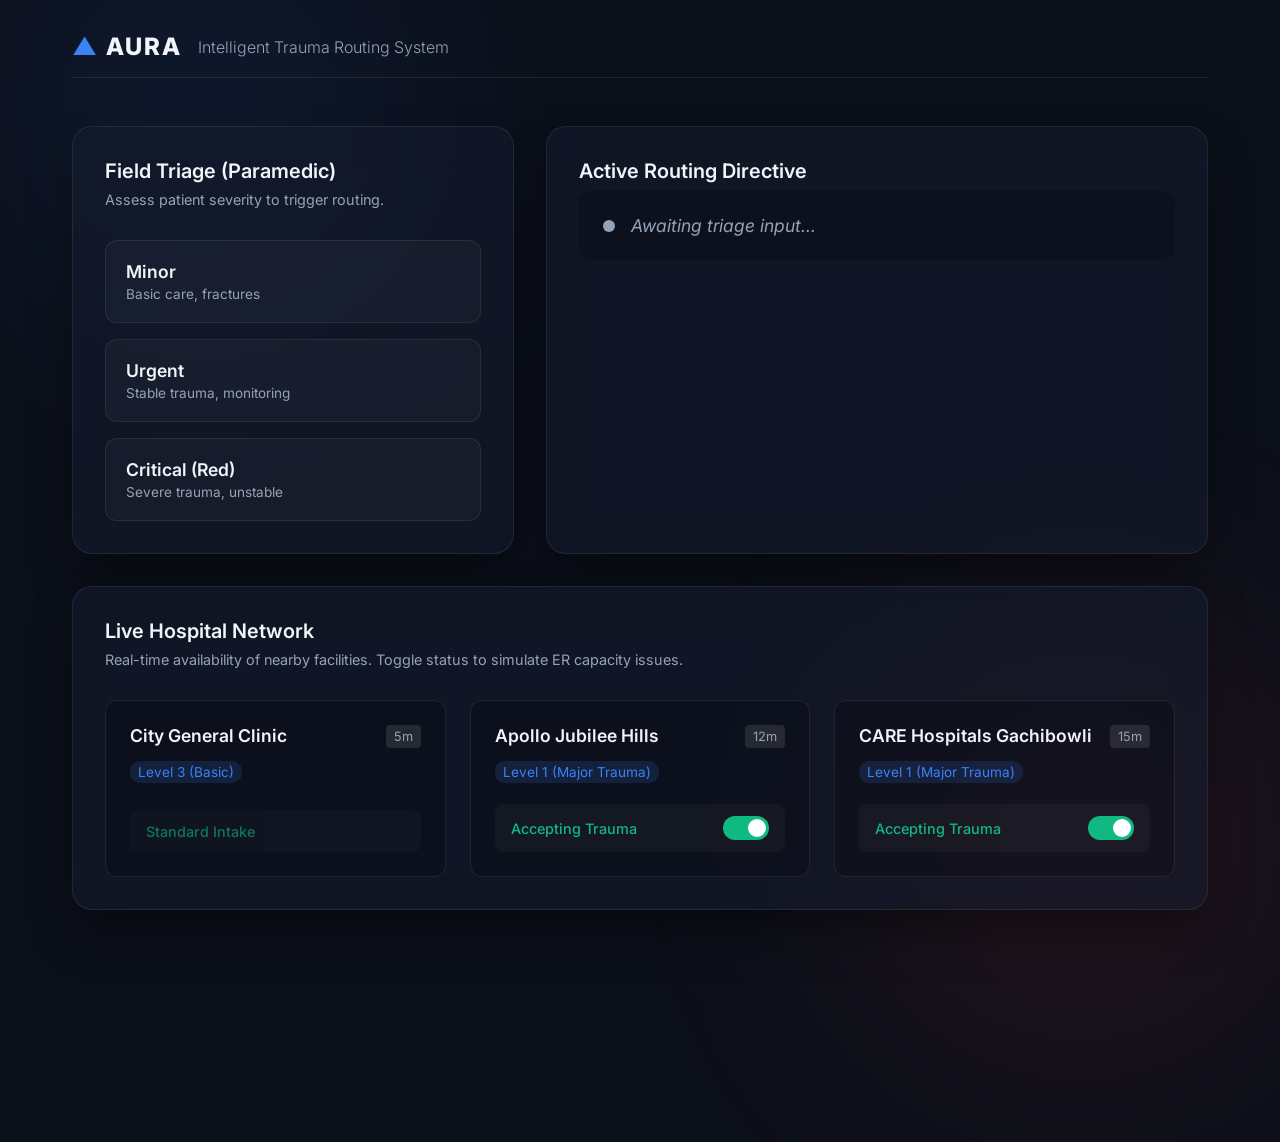
==== index.html @ a3e1bc97 "Add files via upload" ====
<!DOCTYPE html>
<html lang="en">
<head>
    <meta charset="UTF-8">
    <meta name="viewport" content="width=device-width, initial-scale=1.0">
    <title>Aura | Emergency Routing MVP</title>
    <link href="https://fonts.googleapis.com/css2?family=Inter:wght@300;400;600;800&display=swap" rel="stylesheet">
    <link rel="stylesheet" href="style.css">
</head>
<body>
    <div class="background-glow glow-1"></div>
    <div class="background-glow glow-2"></div>

    <div class="container">
        <header>
            <div class="logo">
                <span class="logo-icon">▲</span> AURA
            </div>
            <div class="header-subtitle">Intelligent Trauma Routing System</div>
        </header>

        <main class="dashboard-grid">
            <!-- Left: Paramedic Controls -->
            <section class="panel paramedic-panel">
                <h2>Field Triage (Paramedic)</h2>
                <p class="panel-desc">Assess patient severity to trigger routing.</p>
                
                <div class="triage-options">
                    <button class="triage-btn green" data-level="green">
                        <div class="triage-title">Minor</div>
                        <div class="triage-sub">Basic care, fractures</div>
                    </button>
                    <button class="triage-btn yellow" data-level="yellow">
                        <div class="triage-title">Urgent</div>
                        <div class="triage-sub">Stable trauma, monitoring</div>
                    </button>
                    <button class="triage-btn red" data-level="red">
                        <div class="triage-title">Critical (Red)</div>
                        <div class="triage-sub">Severe trauma, unstable</div>
                    </button>
                </div>
            </section>

            <!-- Center/Right: Routing Engine Output -->
            <section class="panel routing-panel">
                <h2>Active Routing Directive</h2>
                <div id="routing-result" class="routing-result empty">
                    <div class="pulsing-dot"></div>
                    <span>Awaiting triage input...</span>
                </div>
                
                <div id="routing-details" class="routing-details hidden">
                    <div class="detail-row highlight">
                        <span class="label">Destination:</span>
                        <span id="dest-name" class="value dest-name">--</span>
                    </div>
                    <div class="detail-row">
                        <span class="label">Est. Time:</span>
                        <span id="dest-eta" class="value">--</span>
                    </div>
                    <div class="detail-row">
                        <span class="label">Capability:</span>
                        <span id="dest-tier" class="value">--</span>
                    </div>
                    <div class="bypass-alert hidden" id="bypass-alert">
                        ⚠️ <span id="bypass-reason"></span>
                    </div>
                </div>
            </section>

            <!-- Bottom: Hospital Network State -->
            <section class="panel hospital-panel">
                <h2>Live Hospital Network</h2>
                <p class="panel-desc">Real-time availability of nearby facilities. Toggle status to simulate ER capacity issues.</p>
                
                <div class="hospital-list" id="hospital-list">
                    <!-- Populated by JS -->
                </div>
            </section>
        </main>
    </div>

    <script src="app.js"></script>
</body>
</html>
---- style.css ----
:root {
    --bg-color: #0b0f19;
    --panel-bg: rgba(20, 27, 45, 0.6);
    --panel-border: rgba(255, 255, 255, 0.08);
    --text-main: #f1f5f9;
    --text-muted: #94a3b8;
    
    --color-green: #10b981;
    --color-green-glow: rgba(16, 185, 129, 0.4);
    --color-yellow: #f59e0b;
    --color-yellow-glow: rgba(245, 158, 11, 0.4);
    --color-red: #ef4444;
    --color-red-glow: rgba(239, 68, 68, 0.4);
    --color-accent: #3b82f6;
    --color-accent-glow: rgba(59, 130, 246, 0.3);
}

* {
    margin: 0;
    padding: 0;
    box-sizing: border-box;
    font-family: 'Inter', sans-serif;
}

body {
    background-color: var(--bg-color);
    color: var(--text-main);
    min-height: 100vh;
    overflow-x: hidden;
    position: relative;
}

/* Background Effects */
.background-glow {
    position: absolute;
    width: 600px;
    height: 600px;
    border-radius: 50%;
    filter: blur(120px);
    z-index: -1;
    opacity: 0.5;
}

.glow-1 {
    top: -200px;
    left: -100px;
    background: radial-gradient(circle, var(--color-accent-glow), transparent 70%);
}

.glow-2 {
    bottom: -200px;
    right: -100px;
    background: radial-gradient(circle, var(--color-red-glow), transparent 70%);
}

.container {
    max-width: 1200px;
    margin: 0 auto;
    padding: 2rem;
}

header {
    display: flex;
    align-items: center;
    gap: 1rem;
    margin-bottom: 3rem;
    padding-bottom: 1rem;
    border-bottom: 1px solid var(--panel-border);
}

.logo {
    font-size: 1.5rem;
    font-weight: 800;
    letter-spacing: 2px;
}

.logo-icon {
    color: var(--color-accent);
}

.header-subtitle {
    color: var(--text-muted);
    font-weight: 300;
}

.dashboard-grid {
    display: grid;
    grid-template-columns: 1fr 1.5fr;
    grid-template-rows: auto auto;
    gap: 2rem;
}

/* Panels */
.panel {
    background: var(--panel-bg);
    border: 1px solid var(--panel-border);
    border-radius: 20px;
    padding: 2rem;
    backdrop-filter: blur(20px);
    -webkit-backdrop-filter: blur(20px);
    box-shadow: 0 25px 50px -12px rgba(0, 0, 0, 0.5);
}

.hospital-panel {
    grid-column: 1 / -1;
}

h2 {
    font-size: 1.25rem;
    font-weight: 600;
    margin-bottom: 0.5rem;
}

.panel-desc {
    color: var(--text-muted);
    font-size: 0.9rem;
    margin-bottom: 2rem;
}

/* Triage Buttons */
.triage-options {
    display: flex;
    flex-direction: column;
    gap: 1rem;
}

.triage-btn {
    background: rgba(255, 255, 255, 0.03);
    border: 1px solid var(--panel-border);
    border-radius: 12px;
    padding: 1.25rem;
    text-align: left;
    cursor: pointer;
    transition: all 0.3s ease;
    color: var(--text-main);
    position: relative;
    overflow: hidden;
}

.triage-btn::before {
    content: '';
    position: absolute;
    left: 0;
    top: 0;
    bottom: 0;
    width: 4px;
    background: transparent;
    transition: all 0.3s ease;
}

.triage-btn:hover {
    background: rgba(255, 255, 255, 0.08);
    transform: translateY(-2px);
}

.triage-btn.green:hover::before, .triage-btn.green.active::before { background: var(--color-green); }
.triage-btn.yellow:hover::before, .triage-btn.yellow.active::before { background: var(--color-yellow); }
.triage-btn.red:hover::before, .triage-btn.red.active::before { background: var(--color-red); }

.triage-btn.active.green { background: var(--color-green-glow); border-color: var(--color-green); }
.triage-btn.active.yellow { background: var(--color-yellow-glow); border-color: var(--color-yellow); }
.triage-btn.active.red { background: var(--color-red-glow); border-color: var(--color-red); }

.triage-title {
    font-weight: 600;
    font-size: 1.1rem;
    margin-bottom: 0.25rem;
}

.triage-sub {
    font-size: 0.85rem;
    color: var(--text-muted);
}

/* Routing Result */
.routing-panel {
    display: flex;
    flex-direction: column;
}

.routing-result {
    display: flex;
    align-items: center;
    gap: 1rem;
    padding: 1.5rem;
    background: rgba(0,0,0,0.2);
    border-radius: 12px;
    margin-bottom: 2rem;
    font-size: 1.1rem;
}

.routing-result.empty {
    color: var(--text-muted);
    font-style: italic;
}

.routing-result.active {
    background: rgba(59, 130, 246, 0.1);
    border: 1px solid var(--color-accent);
}

.pulsing-dot {
    width: 12px;
    height: 12px;
    border-radius: 50%;
    background: var(--text-muted);
}

.routing-result.active .pulsing-dot {
    background: var(--color-accent);
    box-shadow: 0 0 10px var(--color-accent);
    animation: pulse 2s infinite;
}

@keyframes pulse {
    0% { box-shadow: 0 0 0 0 var(--color-accent-glow); }
    70% { box-shadow: 0 0 0 10px transparent; }
    100% { box-shadow: 0 0 0 0 transparent; }
}

.routing-details {
    background: rgba(255,255,255,0.02);
    border-radius: 12px;
    padding: 1.5rem;
}

.hidden {
    display: none;
}

.detail-row {
    display: flex;
    justify-content: space-between;
    margin-bottom: 1rem;
    padding-bottom: 1rem;
    border-bottom: 1px solid var(--panel-border);
}

.detail-row:last-child {
    border-bottom: none;
    margin-bottom: 0;
    padding-bottom: 0;
}

.detail-row.highlight .value {
    color: var(--color-accent);
    font-weight: 600;
    font-size: 1.2rem;
}

.label { color: var(--text-muted); }
.value { color: var(--text-main); font-weight: 500; }

.bypass-alert {
    margin-top: 1.5rem;
    padding: 1rem;
    background: var(--color-red-glow);
    border-left: 4px solid var(--color-red);
    border-radius: 4px;
    font-size: 0.9rem;
    line-height: 1.4;
}

/* Hospital List */
.hospital-list {
    display: grid;
    grid-template-columns: repeat(auto-fit, minmax(300px, 1fr));
    gap: 1.5rem;
}

.hospital-card {
    background: rgba(0,0,0,0.2);
    border: 1px solid var(--panel-border);
    border-radius: 12px;
    padding: 1.5rem;
    display: flex;
    flex-direction: column;
    justify-content: space-between;
    transition: all 0.3s ease;
}

.hospital-card.active-route {
    border-color: var(--color-accent);
    box-shadow: 0 0 20px var(--color-accent-glow);
    transform: scale(1.02);
}

.hosp-header {
    display: flex;
    justify-content: space-between;
    align-items: flex-start;
    margin-bottom: 1rem;
}

.hosp-name {
    font-weight: 600;
    font-size: 1.1rem;
}

.hosp-eta {
    background: rgba(255,255,255,0.1);
    padding: 0.25rem 0.5rem;
    border-radius: 4px;
    font-size: 0.8rem;
    color: var(--text-muted);
}

.hosp-tier {
    font-size: 0.85rem;
    color: var(--color-accent);
    margin-bottom: 1.5rem;
}

.hosp-tier span {
    background: rgba(59, 130, 246, 0.15);
    padding: 0.2rem 0.5rem;
    border-radius: 10px;
}

/* Status Toggle */
.status-control {
    display: flex;
    align-items: center;
    justify-content: space-between;
    background: rgba(255,255,255,0.03);
    padding: 0.75rem 1rem;
    border-radius: 8px;
}

.status-label {
    font-size: 0.9rem;
    font-weight: 500;
}

.status-label.accepting { color: var(--color-green); }
.status-label.divert { color: var(--color-red); }

/* Switch UI */
.switch {
    position: relative;
    display: inline-block;
    width: 46px;
    height: 24px;
}

.switch input { 
    opacity: 0;
    width: 0;
    height: 0;
}

.slider {
    position: absolute;
    cursor: pointer;
    top: 0; left: 0; right: 0; bottom: 0;
    background-color: var(--color-red);
    transition: .4s;
    border-radius: 24px;
}

.slider:before {
    position: absolute;
    content: "";
    height: 18px;
    width: 18px;
    left: 3px;
    bottom: 3px;
    background-color: white;
    transition: .4s;
    border-radius: 50%;
}

input:checked + .slider {
    background-color: var(--color-green);
}

input:checked + .slider:before {
    transform: translateX(22px);
}

/* Mobile Responsiveness */
@media (max-width: 768px) {
    .dashboard-grid {
        grid-template-columns: 1fr;
    }
}
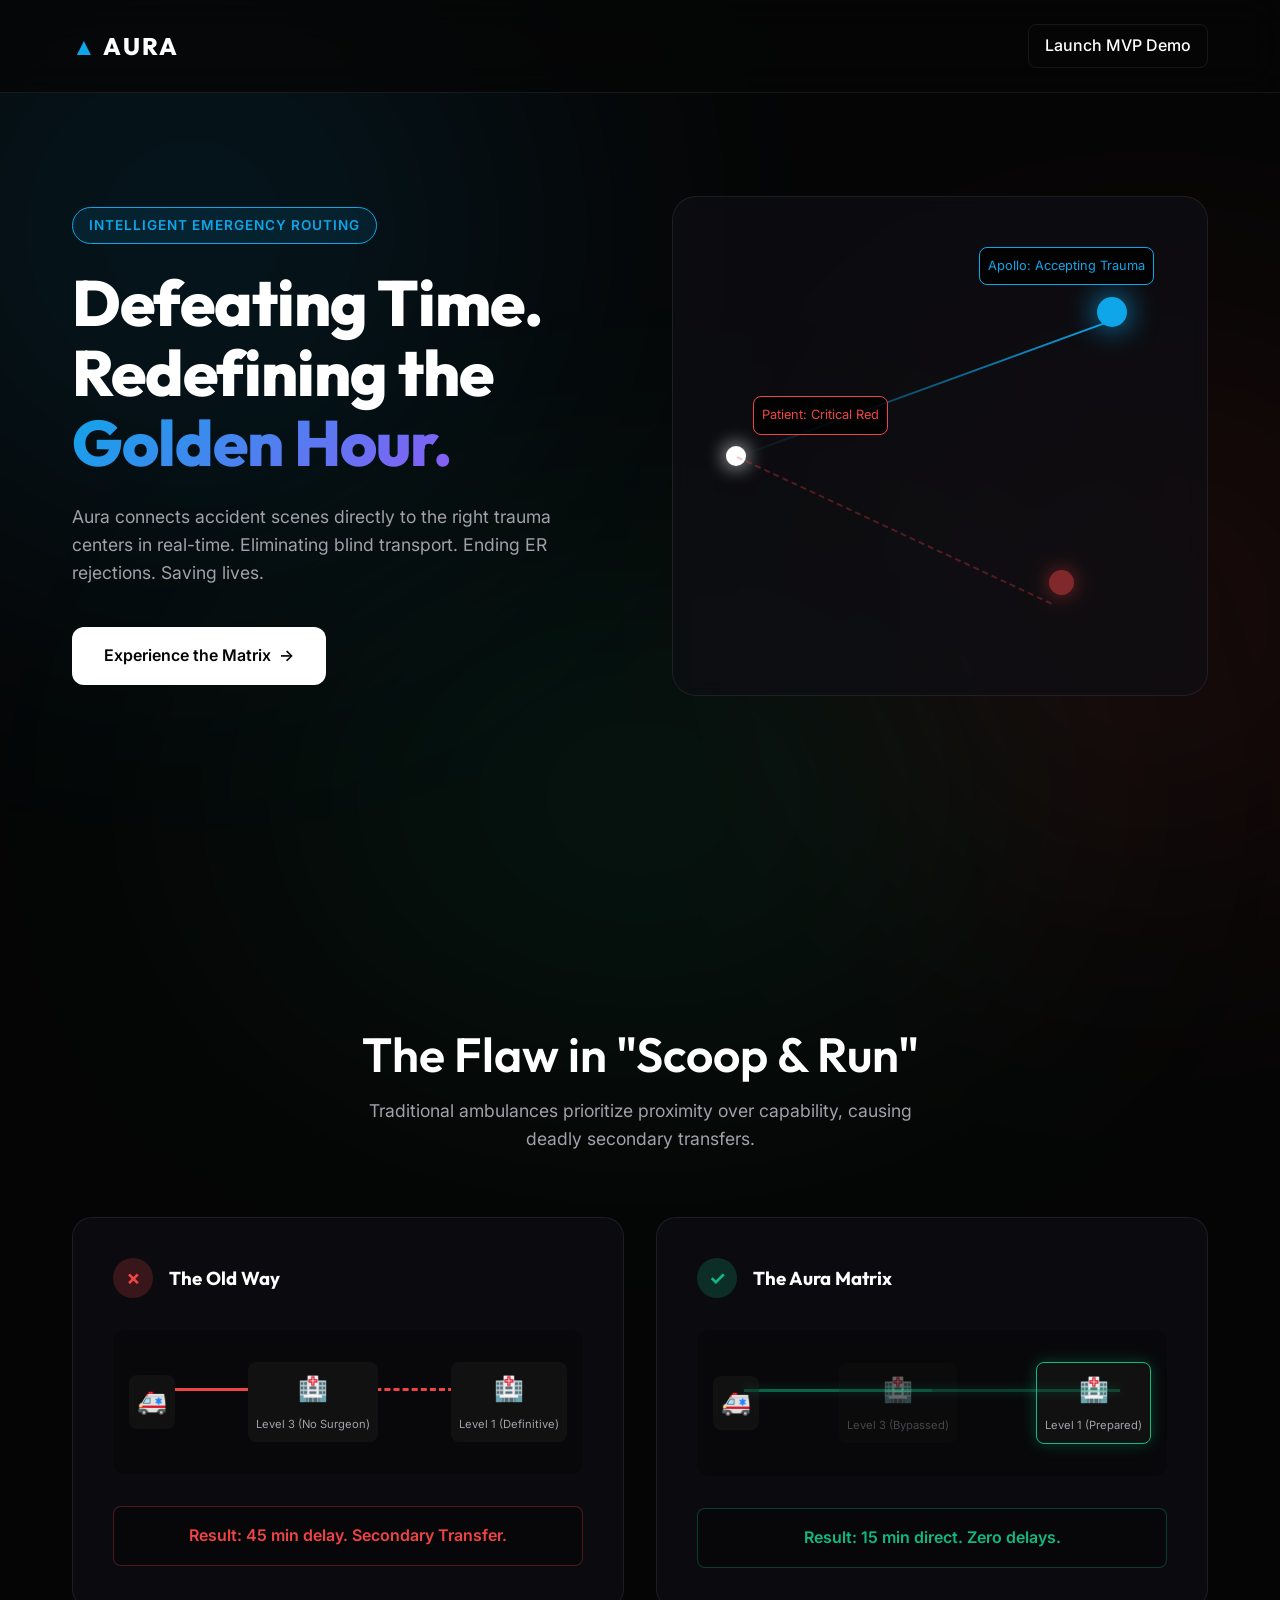
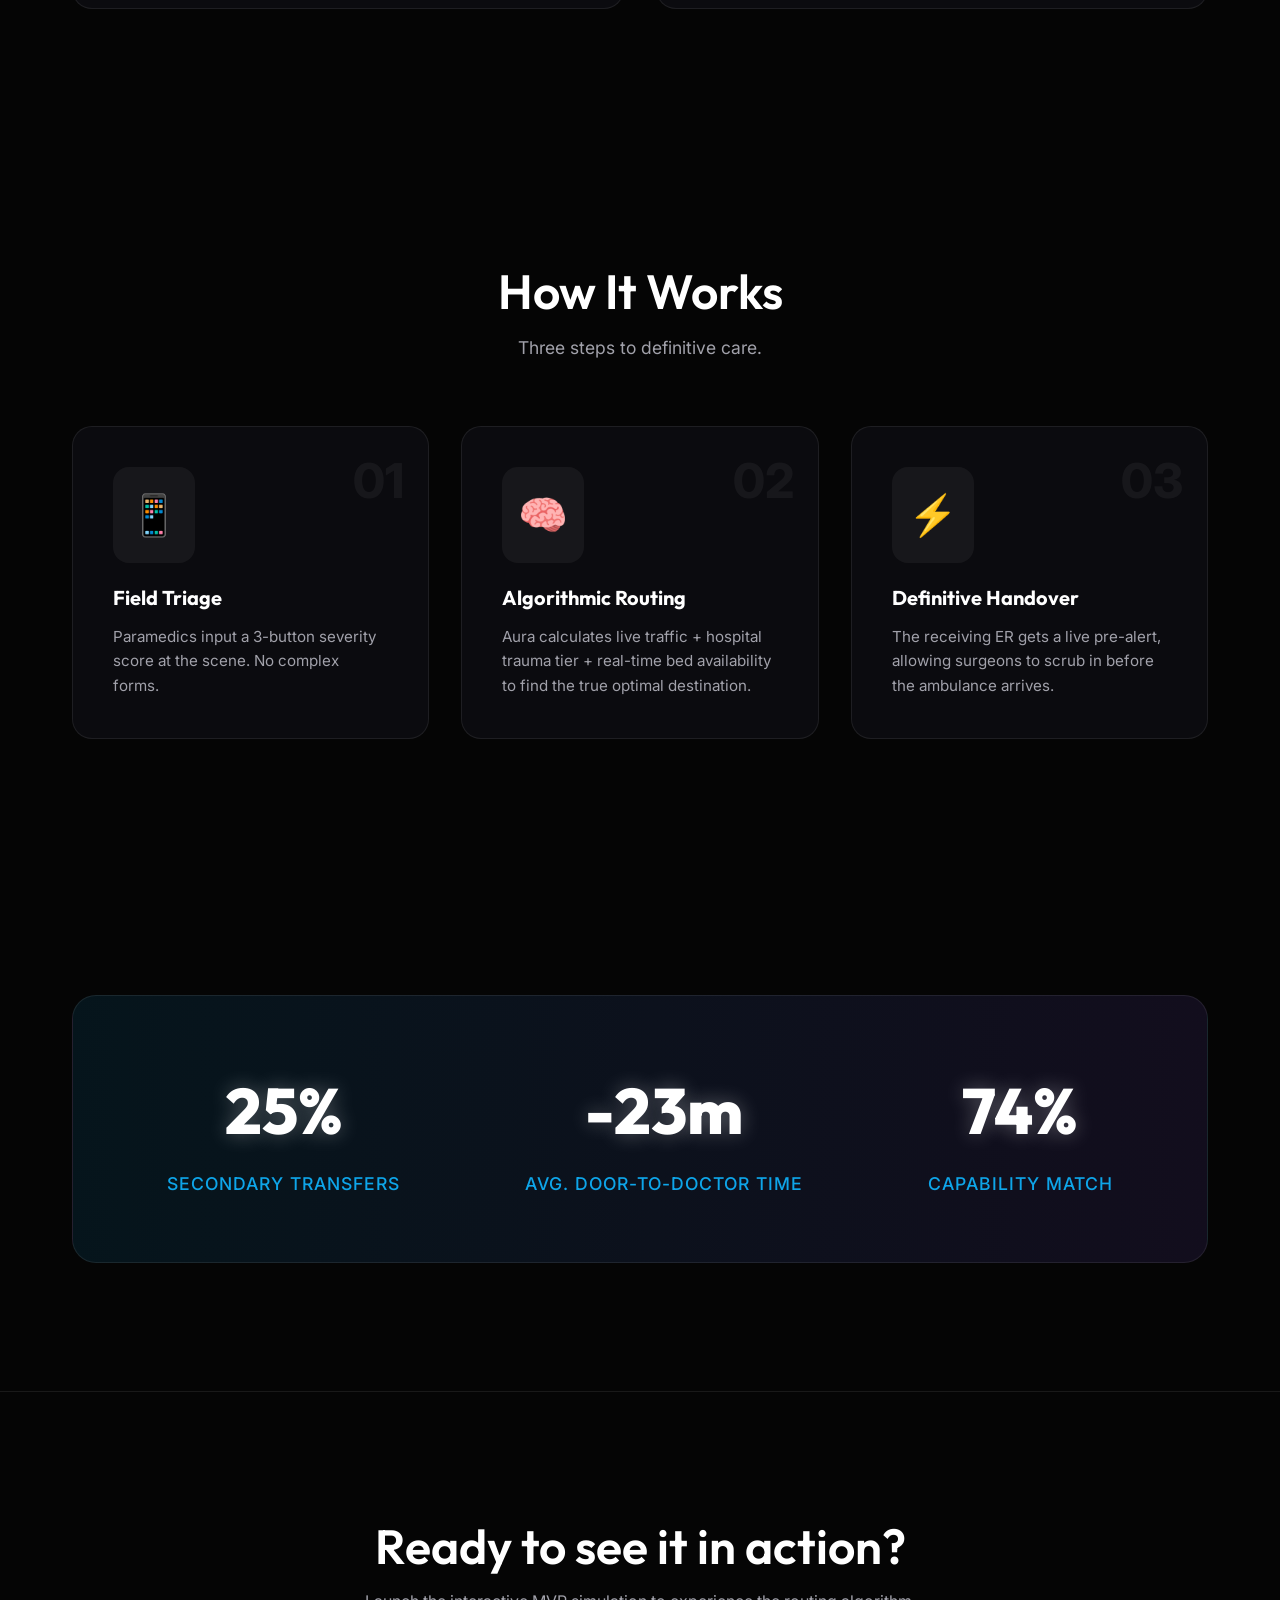
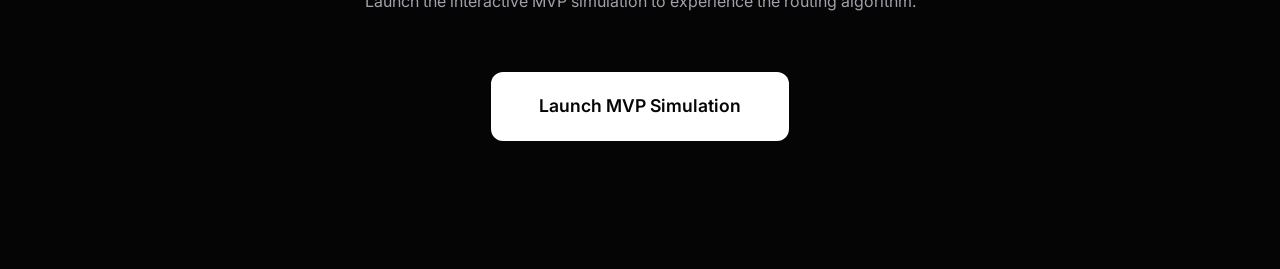
==== commit 8e6ecdb5: "Add files via upload" ====
--- a/index.html
+++ b/index.html
@@ -1,85 +1,178 @@
 <!DOCTYPE html>
 <html lang="en">
+
 <head>
     <meta charset="UTF-8">
     <meta name="viewport" content="width=device-width, initial-scale=1.0">
-    <title>Aura | Emergency Routing MVP</title>
-    <link href="https://fonts.googleapis.com/css2?family=Inter:wght@300;400;600;800&display=swap" rel="stylesheet">
-    <link rel="stylesheet" href="style.css">
+    <title>Aura | Redefining the Golden Hour</title>
+    <link
+        href="https://fonts.googleapis.com/css2?family=Outfit:wght@300;400;600;800&family=Inter:wght@400;500&display=swap"
+        rel="stylesheet">
+    <link rel="stylesheet" href="landing-style.css">
 </head>
+
 <body>
-    <div class="background-glow glow-1"></div>
-    <div class="background-glow glow-2"></div>
+    <!-- Background Effects -->
+    <div class="bg-orb orb-1"></div>
+    <div class="bg-orb orb-2"></div>
+    <div class="bg-orb orb-3"></div>
 
-    <div class="container">
-        <header>
+    <!-- Navigation -->
+    <nav>
+        <div class="nav-container">
             <div class="logo">
                 <span class="logo-icon">▲</span> AURA
             </div>
-            <div class="header-subtitle">Intelligent Trauma Routing System</div>
-        </header>
+            <a href="landing.html" class="nav-cta">Launch MVP Demo</a>
+        </div>
+    </nav>
 
-        <main class="dashboard-grid">
-            <!-- Left: Paramedic Controls -->
-            <section class="panel paramedic-panel">
-                <h2>Field Triage (Paramedic)</h2>
-                <p class="panel-desc">Assess patient severity to trigger routing.</p>
-                
-                <div class="triage-options">
-                    <button class="triage-btn green" data-level="green">
-                        <div class="triage-title">Minor</div>
-                        <div class="triage-sub">Basic care, fractures</div>
-                    </button>
-                    <button class="triage-btn yellow" data-level="yellow">
-                        <div class="triage-title">Urgent</div>
-                        <div class="triage-sub">Stable trauma, monitoring</div>
-                    </button>
-                    <button class="triage-btn red" data-level="red">
-                        <div class="triage-title">Critical (Red)</div>
-                        <div class="triage-sub">Severe trauma, unstable</div>
-                    </button>
+    <!-- Hero Section -->
+    <section class="hero section-padding">
+        <div class="container hero-container">
+            <div class="hero-content reveal">
+                <div class="badge">Intelligent Emergency Routing</div>
+                <h1>Defeating Time.<br>Redefining the <span class="highlight-text">Golden Hour.</span></h1>
+                <p>Aura connects accident scenes directly to the right trauma centers in real-time. Eliminating blind
+                    transport. Ending ER rejections. Saving lives.</p>
+                <div class="hero-actions">
+                    <a href="landing.html" class="btn btn-primary">
+                        Experience the Matrix <span class="arrow">→</span>
+                    </a>
                 </div>
-            </section>
+            </div>
 
-            <!-- Center/Right: Routing Engine Output -->
-            <section class="panel routing-panel">
-                <h2>Active Routing Directive</h2>
-                <div id="routing-result" class="routing-result empty">
-                    <div class="pulsing-dot"></div>
-                    <span>Awaiting triage input...</span>
+            <!-- Highly visual, abstract network graphic -->
+            <div class="hero-visual reveal delay-1">
+                <div class="abstract-network">
+                    <div class="node origin pulsing"></div>
+                    <div class="path active-path"></div>
+                    <div class="node dest-right glowing"></div>
+
+                    <div class="path broken-path"></div>
+                    <div class="node dest-wrong rejected"></div>
+
+                    <div class="floating-data-1">Patient: Critical Red</div>
+                    <div class="floating-data-2">Apollo: Accepting Trauma</div>
                 </div>
-                
-                <div id="routing-details" class="routing-details hidden">
-                    <div class="detail-row highlight">
-                        <span class="label">Destination:</span>
-                        <span id="dest-name" class="value dest-name">--</span>
+            </div>
+        </div>
+    </section>
+
+    <!-- Problem vs Solution (Visual Contrast) -->
+    <section class="contrast section-padding">
+        <div class="container">
+            <div class="section-header reveal">
+                <h2>The Flaw in "Scoop & Run"</h2>
+                <p>Traditional ambulances prioritize proximity over capability, causing deadly secondary transfers.</p>
+            </div>
+
+            <div class="comparison-grid">
+                <!-- The Old Way -->
+                <div class="compare-card old-way reveal">
+                    <div class="card-header">
+                        <span class="status-icon red">✗</span>
+                        <h3>The Old Way</h3>
                     </div>
-                    <div class="detail-row">
-                        <span class="label">Est. Time:</span>
-                        <span id="dest-eta" class="value">--</span>
+                    <div class="visual-diagram">
+                        <div class="d-node ambul">🚑</div>
+                        <div class="d-line red-line"></div>
+                        <div class="d-node hosp">🏥<br><span>Level 3 (No Surgeon)</span></div>
+                        <div class="d-line red-line dashed"></div>
+                        <div class="d-node hosp">🏥<br><span>Level 1 (Definitive)</span></div>
                     </div>
-                    <div class="detail-row">
-                        <span class="label">Capability:</span>
-                        <span id="dest-tier" class="value">--</span>
+                    <div class="outcome red-text">Result: 45 min delay. Secondary Transfer.</div>
+                </div>
+
+                <!-- The Aura Way -->
+                <div class="compare-card aura-way reveal delay-1">
+                    <div class="card-header">
+                        <span class="status-icon green">✓</span>
+                        <h3>The Aura Matrix</h3>
                     </div>
-                    <div class="bypass-alert hidden" id="bypass-alert">
-                        ⚠️ <span id="bypass-reason"></span>
+                    <div class="visual-diagram">
+                        <div class="d-node ambul">🚑</div>
+                        <div class="d-line green-line"></div>
+                        <div class="d-node hosp bypassed" style="opacity:0.4">🏥<br><span>Level 3 (Bypassed)</span>
+                        </div>
+                        <div class="d-line green-line direct"></div>
+                        <div class="d-node hosp glowing">🏥<br><span>Level 1 (Prepared)</span></div>
                     </div>
+                    <div class="outcome green-text">Result: 15 min direct. Zero delays.</div>
                 </div>
-            </section>
+            </div>
+        </div>
+    </section>
 
-            <!-- Bottom: Hospital Network State -->
-            <section class="panel hospital-panel">
-                <h2>Live Hospital Network</h2>
-                <p class="panel-desc">Real-time availability of nearby facilities. Toggle status to simulate ER capacity issues.</p>
-                
-                <div class="hospital-list" id="hospital-list">
-                    <!-- Populated by JS -->
+    <!-- How It Works (3 Steps) -->
+    <section class="process section-padding">
+        <div class="container">
+            <div class="section-header reveal">
+                <h2>How It Works</h2>
+                <p>Three steps to definitive care.</p>
+            </div>
+
+            <div class="steps-grid">
+                <!-- Step 1 -->
+                <div class="step-card reveal">
+                    <div class="step-num">01</div>
+                    <div class="step-icon">📱</div>
+                    <h3>Field Triage</h3>
+                    <p>Paramedics input a 3-button severity score at the scene. No complex forms.</p>
                 </div>
-            </section>
-        </main>
-    </div>
 
-    <script src="app.js"></script>
+                <!-- Step 2 -->
+                <div class="step-card reveal delay-1">
+                    <div class="step-num">02</div>
+                    <div class="step-icon">🧠</div>
+                    <h3>Algorithmic Routing</h3>
+                    <p>Aura calculates live traffic + hospital trauma tier + real-time bed availability to find the true
+                        optimal destination.</p>
+                </div>
+
+                <!-- Step 3 -->
+                <div class="step-card reveal delay-2">
+                    <div class="step-num">03</div>
+                    <div class="step-icon">⚡</div>
+                    <h3>Definitive Handover</h3>
+                    <p>The receiving ER gets a live pre-alert, allowing surgeons to scrub in before the ambulance
+                        arrives.</p>
+                </div>
+            </div>
+        </div>
+    </section>
+
+    <!-- Impact Metrics -->
+    <section class="metrics section-padding">
+        <div class="container">
+            <div class="metrics-grid reveal">
+                <div class="metric-item">
+                    <div class="metric-value">0%</div>
+                    <div class="metric-label">Secondary Transfers</div>
+                </div>
+                <div class="metric-item">
+                    <div class="metric-value">-30m</div>
+                    <div class="metric-label">Avg. Door-to-Doctor Time</div>
+                </div>
+                <div class="metric-item">
+                    <div class="metric-value">100%</div>
+                    <div class="metric-label">Capability Match</div>
+                </div>
+            </div>
+        </div>
+    </section>
+
+    <!-- Footer CTA -->
+    <footer class="section-padding">
+        <div class="container footer-content reveal">
+            <h2>Ready to see it in action?</h2>
+            <p>Launch the interactive MVP simulation to experience the routing algorithm.</p>
+            <br>
+            <a href="landing.html" class="btn btn-primary btn-large">Launch MVP Simulation</a>
+        </div>
+    </footer>
+
+    <script src="landing.js"></script>
 </body>
-</html>
+
+</html>
--- a/landing-style.css
+++ b/landing-style.css
@@ -0,0 +1,223 @@
+:root {
+    --bg-dark: #050505;
+    --bg-panel: rgba(15, 15, 20, 0.7);
+    --border-glass: rgba(255, 255, 255, 0.08);
+    --text-primary: #ffffff;
+    --text-secondary: #a1a1aa;
+    
+    --neon-blue: #0ea5e9;
+    --neon-blue-glow: rgba(14, 165, 233, 0.3);
+    --neon-green: #10b981;
+    --neon-green-glow: rgba(16, 185, 129, 0.3);
+    --neon-red: #ef4444;
+    --neon-red-glow: rgba(239, 68, 68, 0.3);
+    
+    --font-heading: 'Outfit', sans-serif;
+    --font-body: 'Inter', sans-serif;
+}
+
+* {
+    margin: 0;
+    padding: 0;
+    box-sizing: border-box;
+}
+
+body {
+    background-color: var(--bg-dark);
+    color: var(--text-primary);
+    font-family: var(--font-body);
+    line-height: 1.6;
+    overflow-x: hidden;
+}
+
+/* Background Orbs */
+.bg-orb {
+    position: absolute;
+    border-radius: 50%;
+    filter: blur(150px);
+    z-index: -1;
+    opacity: 0.4;
+}
+.orb-1 { top: -10%; left: -10%; width: 50vw; height: 50vw; background: var(--neon-blue-glow); }
+.orb-2 { top: 40%; right: -10%; width: 40vw; height: 40vw; background: var(--neon-red-glow); }
+.orb-3 { bottom: -10%; left: 20%; width: 60vw; height: 30vw; background: var(--neon-green-glow); }
+
+.container {
+    max-width: 1200px;
+    margin: 0 auto;
+    padding: 0 2rem;
+}
+
+.section-padding {
+    padding: 8rem 0;
+}
+
+/* Navigation */
+nav {
+    position: fixed;
+    top: 0; width: 100%;
+    padding: 1.5rem 0;
+    background: rgba(5, 5, 5, 0.8);
+    backdrop-filter: blur(20px);
+    -webkit-backdrop-filter: blur(20px);
+    border-bottom: 1px solid var(--border-glass);
+    z-index: 100;
+}
+.nav-container {
+    max-width: 1200px; margin: 0 auto; padding: 0 2rem;
+    display: flex; justify-content: space-between; align-items: center;
+}
+.logo {
+    font-family: var(--font-heading); font-size: 1.5rem; font-weight: 800; letter-spacing: 2px;
+}
+.logo-icon { color: var(--neon-blue); }
+.nav-cta {
+    color: var(--text-primary); text-decoration: none; font-weight: 500;
+    border: 1px solid var(--border-glass); padding: 0.5rem 1rem; border-radius: 8px;
+    transition: all 0.3s;
+}
+.nav-cta:hover { background: rgba(255,255,255,0.1); }
+
+/* Typography */
+h1, h2, h3 { font-family: var(--font-heading); line-height: 1.1; }
+h1 { font-size: clamp(3rem, 5vw, 5.5rem); font-weight: 800; margin-bottom: 1.5rem; letter-spacing: -1px; }
+h2 { font-size: clamp(2rem, 4vw, 3rem); font-weight: 600; margin-bottom: 1rem; }
+.highlight-text {
+    background: linear-gradient(135deg, var(--neon-blue), #8b5cf6);
+    -webkit-background-clip: text;
+    -webkit-text-fill-color: transparent;
+}
+.badge {
+    display: inline-block; padding: 0.4rem 1rem; border-radius: 20px;
+    background: rgba(14, 165, 233, 0.1); border: 1px solid var(--neon-blue);
+    color: var(--neon-blue); font-size: 0.85rem; font-weight: 600; text-transform: uppercase; letter-spacing: 1px;
+    margin-bottom: 1.5rem;
+}
+
+/* Buttons */
+.btn {
+    display: inline-flex; align-items: center; gap: 0.5rem;
+    padding: 1rem 2rem; border-radius: 12px; font-weight: 600;
+    text-decoration: none; transition: all 0.3s; cursor: pointer;
+}
+.btn-primary {
+    background: var(--text-primary); color: var(--bg-dark);
+}
+.btn-primary:hover {
+    transform: translateY(-2px); box-shadow: 0 10px 20px rgba(255,255,255,0.2);
+}
+.btn-large { padding: 1.25rem 3rem; font-size: 1.1rem; }
+.arrow { transition: transform 0.3s; }
+.btn:hover .arrow { transform: translateX(5px); }
+
+/* Hero Section */
+.hero { min-height: 100vh; display: flex; align-items: center; padding-top: 120px; }
+.hero-container {
+    display: grid; grid-template-columns: 1fr 1fr; gap: 4rem; align-items: center;
+}
+.hero p { color: var(--text-secondary); font-size: 1.1rem; margin-bottom: 2.5rem; max-width: 500px; }
+
+/* Abstract Hero Visual (CSS Art) */
+.abstract-network {
+    position: relative; width: 100%; height: 500px;
+    background: var(--bg-panel); border: 1px solid var(--border-glass);
+    border-radius: 24px; backdrop-filter: blur(10px);
+    overflow: hidden;
+}
+.node { position: absolute; border-radius: 50%; }
+.origin { top: 50%; left: 10%; width: 20px; height: 20px; background: white; box-shadow: 0 0 20px white; }
+.dest-right { top: 20%; right: 15%; width: 30px; height: 30px; background: var(--neon-blue); box-shadow: 0 0 30px var(--neon-blue); }
+.dest-wrong { bottom: 20%; right: 25%; width: 25px; height: 25px; background: var(--neon-red); box-shadow: 0 0 20px var(--neon-red); opacity: 0.5; }
+
+.path { position: absolute; height: 2px; transform-origin: left center; }
+.active-path {
+    top: 52%; left: 12%; width: 75%; background: linear-gradient(90deg, transparent, var(--neon-blue));
+    transform: rotate(-20deg); animation: pulse-path 2s infinite;
+}
+.broken-path {
+    top: 52%; left: 12%; width: 65%; background: linear-gradient(90deg, transparent, var(--neon-red));
+    transform: rotate(25deg); opacity: 0.3; border-bottom: 2px dashed var(--neon-red); background: none;
+}
+
+.floating-data-1 { position: absolute; top: 40%; left: 15%; background: rgba(0,0,0,0.8); padding: 0.5rem; border-radius: 8px; border: 1px solid var(--neon-red); font-size: 0.8rem; color: var(--neon-red); }
+.floating-data-2 { position: absolute; top: 10%; right: 10%; background: rgba(0,0,0,0.8); padding: 0.5rem; border-radius: 8px; border: 1px solid var(--neon-blue); font-size: 0.8rem; color: var(--neon-blue); }
+
+@keyframes pulse-path { 0% { opacity: 0.5; } 50% { opacity: 1; box-shadow: 0 0 10px var(--neon-blue); } 100% { opacity: 0.5; } }
+
+/* Section Headers */
+.section-header { text-align: center; margin-bottom: 4rem; max-width: 600px; margin-inline: auto; }
+.section-header p { color: var(--text-secondary); font-size: 1.1rem; }
+
+/* Contrast Section */
+.comparison-grid { display: grid; grid-template-columns: 1fr 1fr; gap: 2rem; }
+.compare-card {
+    background: var(--bg-panel); border: 1px solid var(--border-glass);
+    border-radius: 20px; padding: 2.5rem;
+}
+.card-header { display: flex; align-items: center; gap: 1rem; margin-bottom: 2rem; }
+.status-icon {
+    width: 40px; height: 40px; border-radius: 50%; display: flex; align-items: center; justify-content: center; font-size: 1.2rem; font-weight: bold;
+}
+.status-icon.red { background: rgba(239, 68, 68, 0.2); color: var(--neon-red); }
+.status-icon.green { background: rgba(16, 185, 129, 0.2); color: var(--neon-green); }
+
+/* Diagram */
+.visual-diagram {
+    display: flex; align-items: center; justify-content: space-between;
+    background: rgba(0,0,0,0.3); padding: 2rem 1rem; border-radius: 12px; margin-bottom: 2rem; position: relative;
+}
+.d-node { text-align: center; font-size: 1.5rem; z-index: 2; background: #111; padding: 0.5rem; border-radius: 8px; }
+.d-node span { display: block; font-size: 0.7rem; color: var(--text-secondary); margin-top: 0.5rem; }
+.d-line { position: absolute; height: 3px; z-index: 1; }
+.red-line { background: var(--neon-red); width: 40%; left: 10%; top: 40%; }
+.red-line.dashed { background: transparent; border-top: 3px dashed var(--neon-red); left: 50%; width: 40%; }
+.green-line { background: var(--neon-green); width: 40%; left: 10%; top: 40%; opacity: 0.3; }
+.green-line.direct { background: var(--neon-green); width: 80%; left: 10%; box-shadow: 0 0 10px var(--neon-green); z-index: 3; }
+.hosp.glowing { border: 1px solid var(--neon-green); box-shadow: 0 0 15px var(--neon-green-glow); }
+
+.outcome { font-weight: 600; text-align: center; padding: 1rem; border-radius: 8px; background: rgba(0,0,0,0.3); }
+.red-text { color: var(--neon-red); border: 1px solid rgba(239, 68, 68, 0.3); }
+.green-text { color: var(--neon-green); border: 1px solid rgba(16, 185, 129, 0.3); }
+
+/* Steps Section */
+.steps-grid { display: grid; grid-template-columns: repeat(3, 1fr); gap: 2rem; }
+.step-card {
+    background: var(--bg-panel); border: 1px solid var(--border-glass);
+    padding: 2.5rem; border-radius: 20px; position: relative;
+    transition: transform 0.3s;
+}
+.step-card:hover { transform: translateY(-10px); border-color: rgba(255,255,255,0.2); }
+.step-num { position: absolute; top: 1rem; right: 1.5rem; font-size: 3rem; font-weight: 800; color: rgba(255,255,255,0.05); }
+.step-icon { font-size: 2.5rem; margin-bottom: 1.5rem; display: inline-block; padding: 1rem; background: rgba(255,255,255,0.05); border-radius: 16px; }
+.step-card h3 { margin-bottom: 1rem; font-size: 1.25rem; }
+.step-card p { color: var(--text-secondary); font-size: 0.95rem; }
+
+/* Metrics */
+.metrics-grid {
+    display: flex; justify-content: space-around;
+    background: linear-gradient(90deg, rgba(14, 165, 233, 0.1), rgba(139, 92, 246, 0.1));
+    border: 1px solid var(--border-glass); border-radius: 24px; padding: 4rem 2rem;
+}
+.metric-item { text-align: center; }
+.metric-value { font-size: clamp(3rem, 5vw, 4rem); font-weight: 800; font-family: var(--font-heading); margin-bottom: 0.5rem; color: white; text-shadow: 0 0 20px rgba(255,255,255,0.3); }
+.metric-label { color: var(--neon-blue); font-weight: 500; font-size: 1.1rem; text-transform: uppercase; letter-spacing: 1px; }
+
+/* Footer */
+footer { text-align: center; border-top: 1px solid var(--border-glass); }
+footer h2 { margin-bottom: 1rem; }
+footer p { color: var(--text-secondary); margin-bottom: 2rem; }
+
+/* Animation Classes */
+.reveal { opacity: 0; transform: translateY(30px); transition: all 0.8s ease-out; }
+.reveal.active { opacity: 1; transform: translateY(0); }
+.delay-1 { transition-delay: 0.2s; }
+.delay-2 { transition-delay: 0.4s; }
+
+/* Mobile */
+@media (max-width: 900px) {
+    .hero-container { grid-template-columns: 1fr; text-align: center; }
+    .hero p { margin: 0 auto 2.5rem auto; }
+    .comparison-grid { grid-template-columns: 1fr; }
+    .steps-grid { grid-template-columns: 1fr; }
+    .metrics-grid { flex-direction: column; gap: 3rem; }
+}
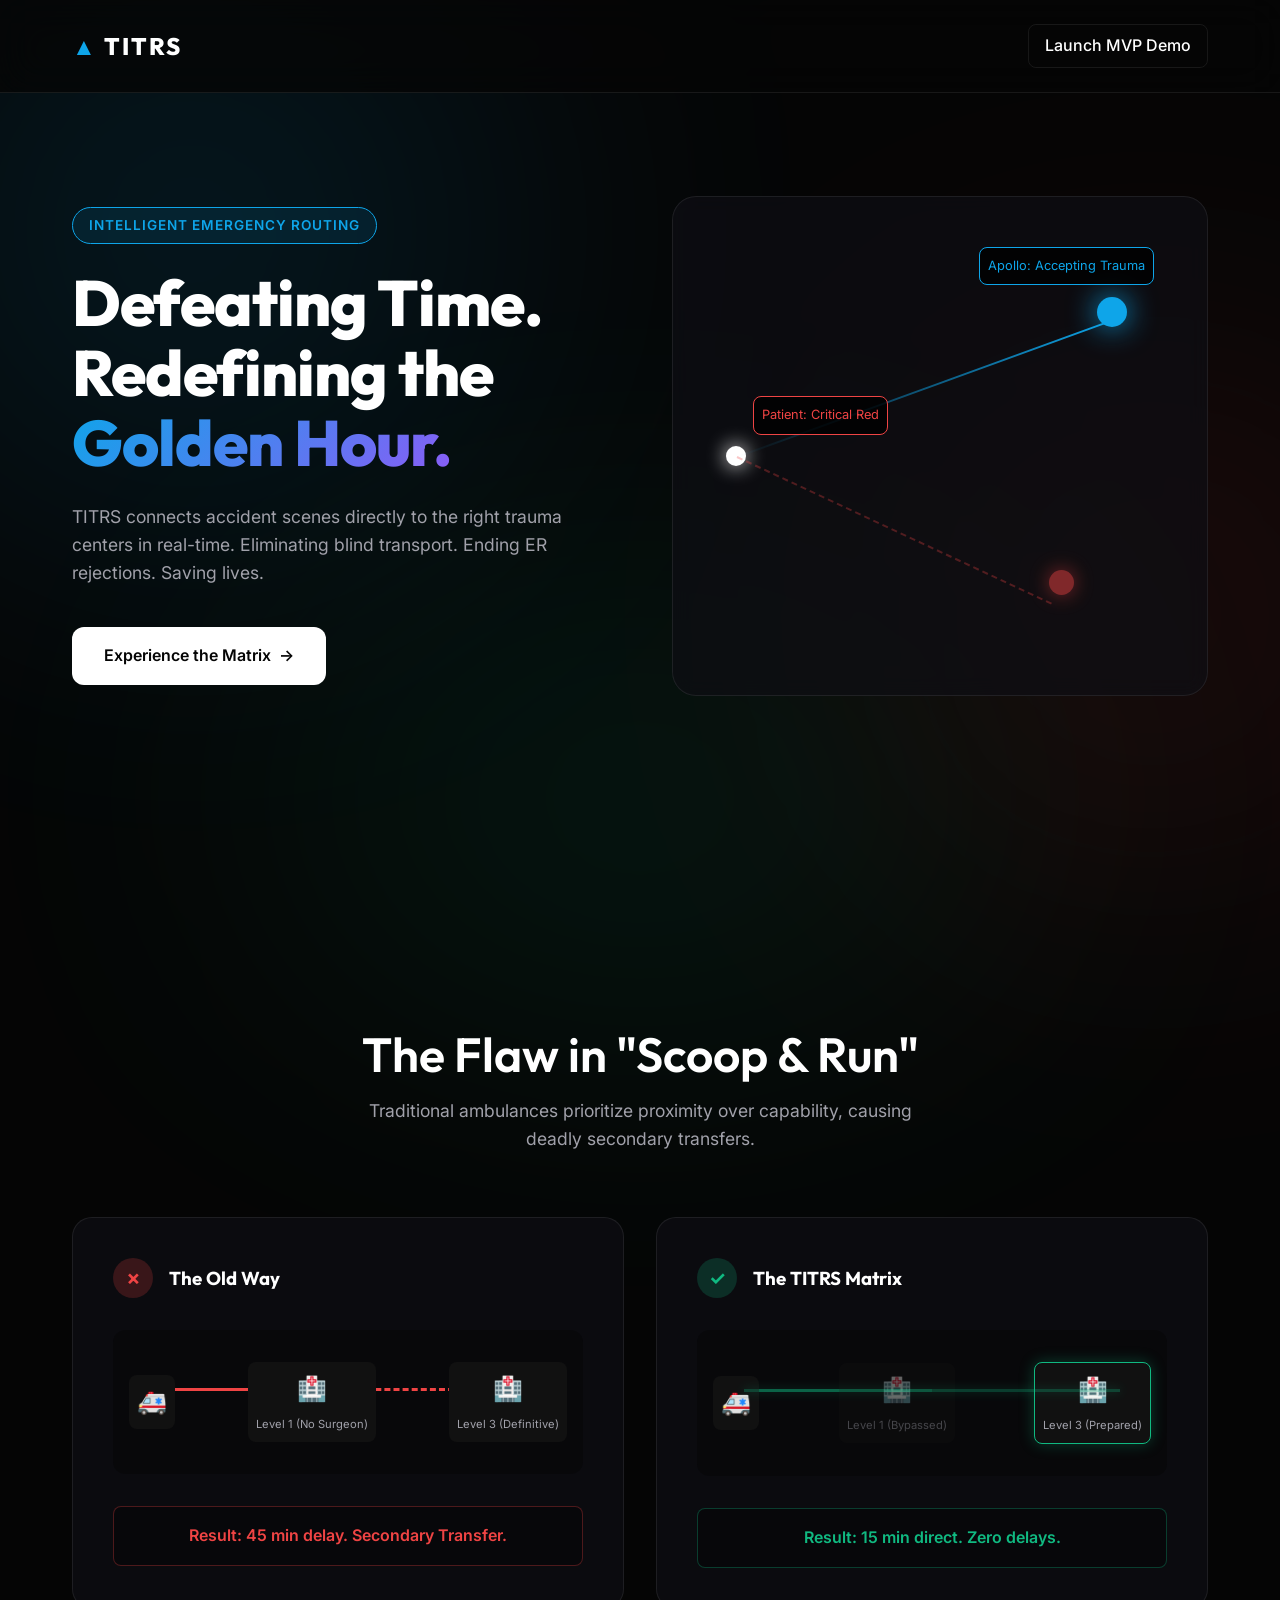
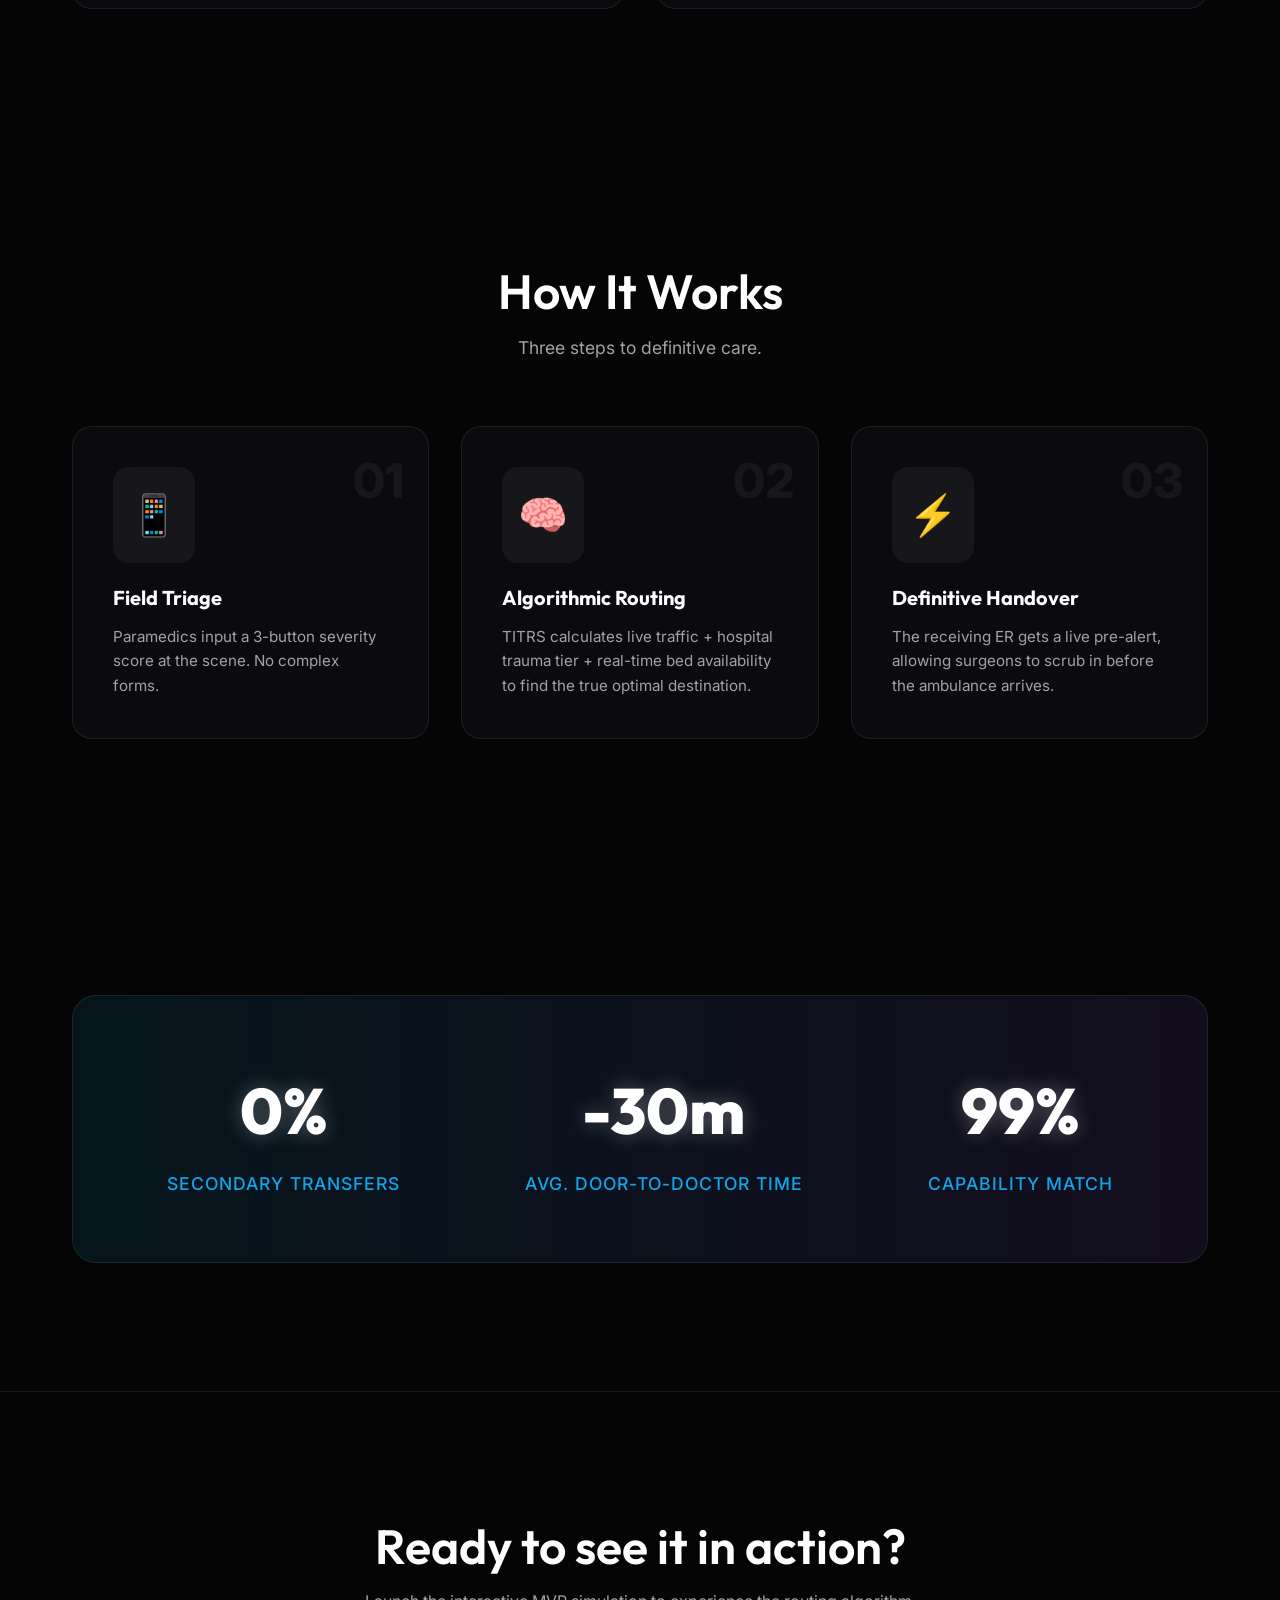
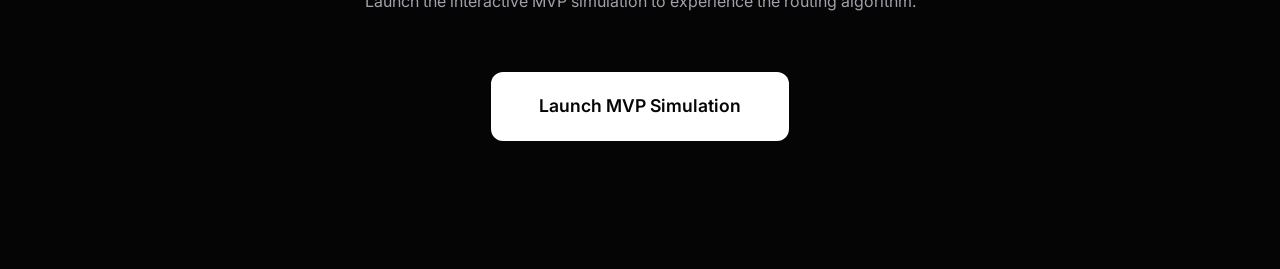
==== commit 30693063: "connected to git desktop and replaced files" ====
--- a/index.html
+++ b/index.html
@@ -4,7 +4,7 @@
 <head>
     <meta charset="UTF-8">
     <meta name="viewport" content="width=device-width, initial-scale=1.0">
-    <title>Aura | Redefining the Golden Hour</title>
+    <title>TITRS | Redefining the Golden Hour</title>
     <link
         href="https://fonts.googleapis.com/css2?family=Outfit:wght@300;400;600;800&family=Inter:wght@400;500&display=swap"
         rel="stylesheet">
@@ -21,7 +21,7 @@
     <nav>
         <div class="nav-container">
             <div class="logo">
-                <span class="logo-icon">▲</span> AURA
+                <span class="logo-icon">▲</span> TITRS
             </div>
             <a href="landing.html" class="nav-cta">Launch MVP Demo</a>
         </div>
@@ -33,7 +33,7 @@
             <div class="hero-content reveal">
                 <div class="badge">Intelligent Emergency Routing</div>
                 <h1>Defeating Time.<br>Redefining the <span class="highlight-text">Golden Hour.</span></h1>
-                <p>Aura connects accident scenes directly to the right trauma centers in real-time. Eliminating blind
+                <p>TITRS connects accident scenes directly to the right trauma centers in real-time. Eliminating blind
                     transport. Ending ER rejections. Saving lives.</p>
                 <div class="hero-actions">
                     <a href="landing.html" class="btn btn-primary">
@@ -77,26 +77,26 @@
                     <div class="visual-diagram">
                         <div class="d-node ambul">🚑</div>
                         <div class="d-line red-line"></div>
-                        <div class="d-node hosp">🏥<br><span>Level 3 (No Surgeon)</span></div>
+                        <div class="d-node hosp">🏥<br><span>Level 1 (No Surgeon)</span></div>
                         <div class="d-line red-line dashed"></div>
-                        <div class="d-node hosp">🏥<br><span>Level 1 (Definitive)</span></div>
+                        <div class="d-node hosp">🏥<br><span>Level 3 (Definitive)</span></div>
                     </div>
                     <div class="outcome red-text">Result: 45 min delay. Secondary Transfer.</div>
                 </div>
 
-                <!-- The Aura Way -->
+                <!-- The TITRS Way -->
                 <div class="compare-card aura-way reveal delay-1">
                     <div class="card-header">
                         <span class="status-icon green">✓</span>
-                        <h3>The Aura Matrix</h3>
+                        <h3>The TITRS Matrix</h3>
                     </div>
                     <div class="visual-diagram">
                         <div class="d-node ambul">🚑</div>
                         <div class="d-line green-line"></div>
-                        <div class="d-node hosp bypassed" style="opacity:0.4">🏥<br><span>Level 3 (Bypassed)</span>
+                        <div class="d-node hosp bypassed" style="opacity:0.4">🏥<br><span>Level 1 (Bypassed)</span>
                         </div>
                         <div class="d-line green-line direct"></div>
-                        <div class="d-node hosp glowing">🏥<br><span>Level 1 (Prepared)</span></div>
+                        <div class="d-node hosp glowing">🏥<br><span>Level 3 (Prepared)</span></div>
                     </div>
                     <div class="outcome green-text">Result: 15 min direct. Zero delays.</div>
                 </div>
@@ -126,7 +126,7 @@
                     <div class="step-num">02</div>
                     <div class="step-icon">🧠</div>
                     <h3>Algorithmic Routing</h3>
-                    <p>Aura calculates live traffic + hospital trauma tier + real-time bed availability to find the true
+                    <p>TITRS calculates live traffic + hospital trauma tier + real-time bed availability to find the true
                         optimal destination.</p>
                 </div>
 
